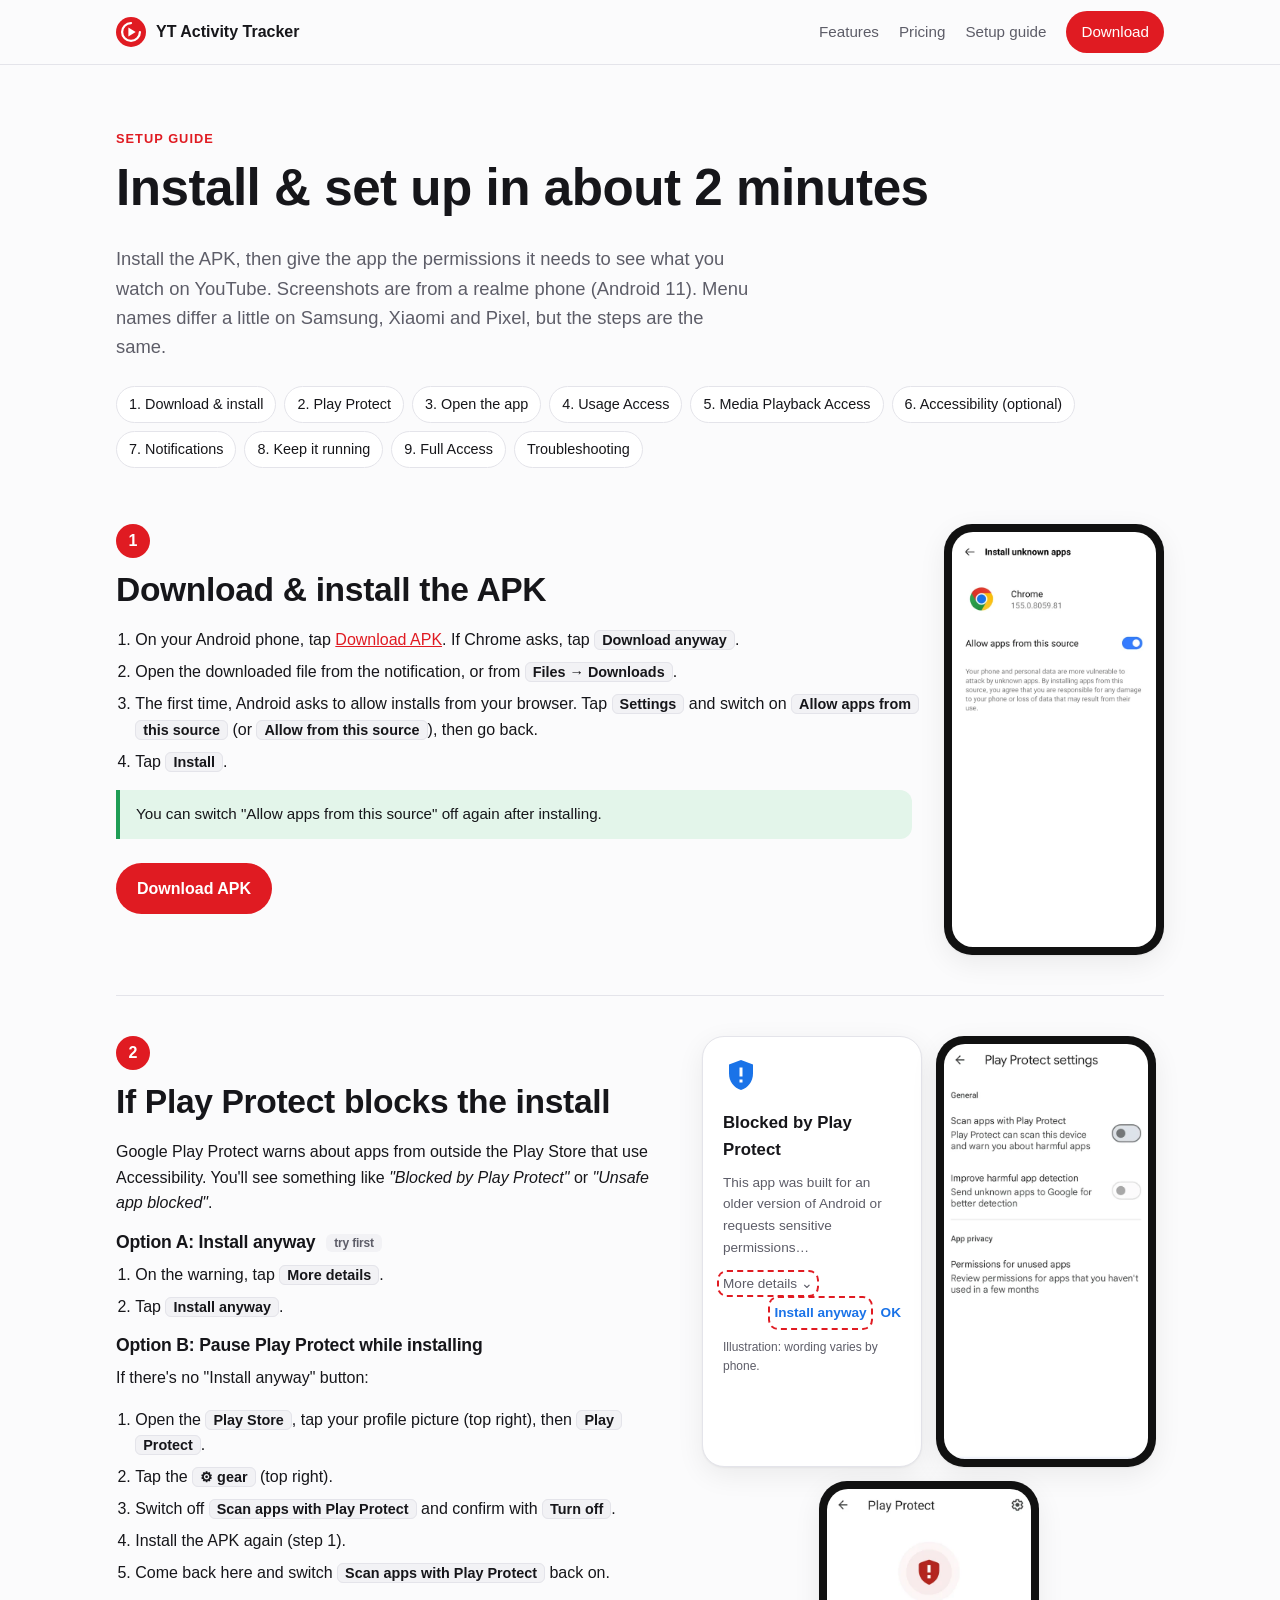
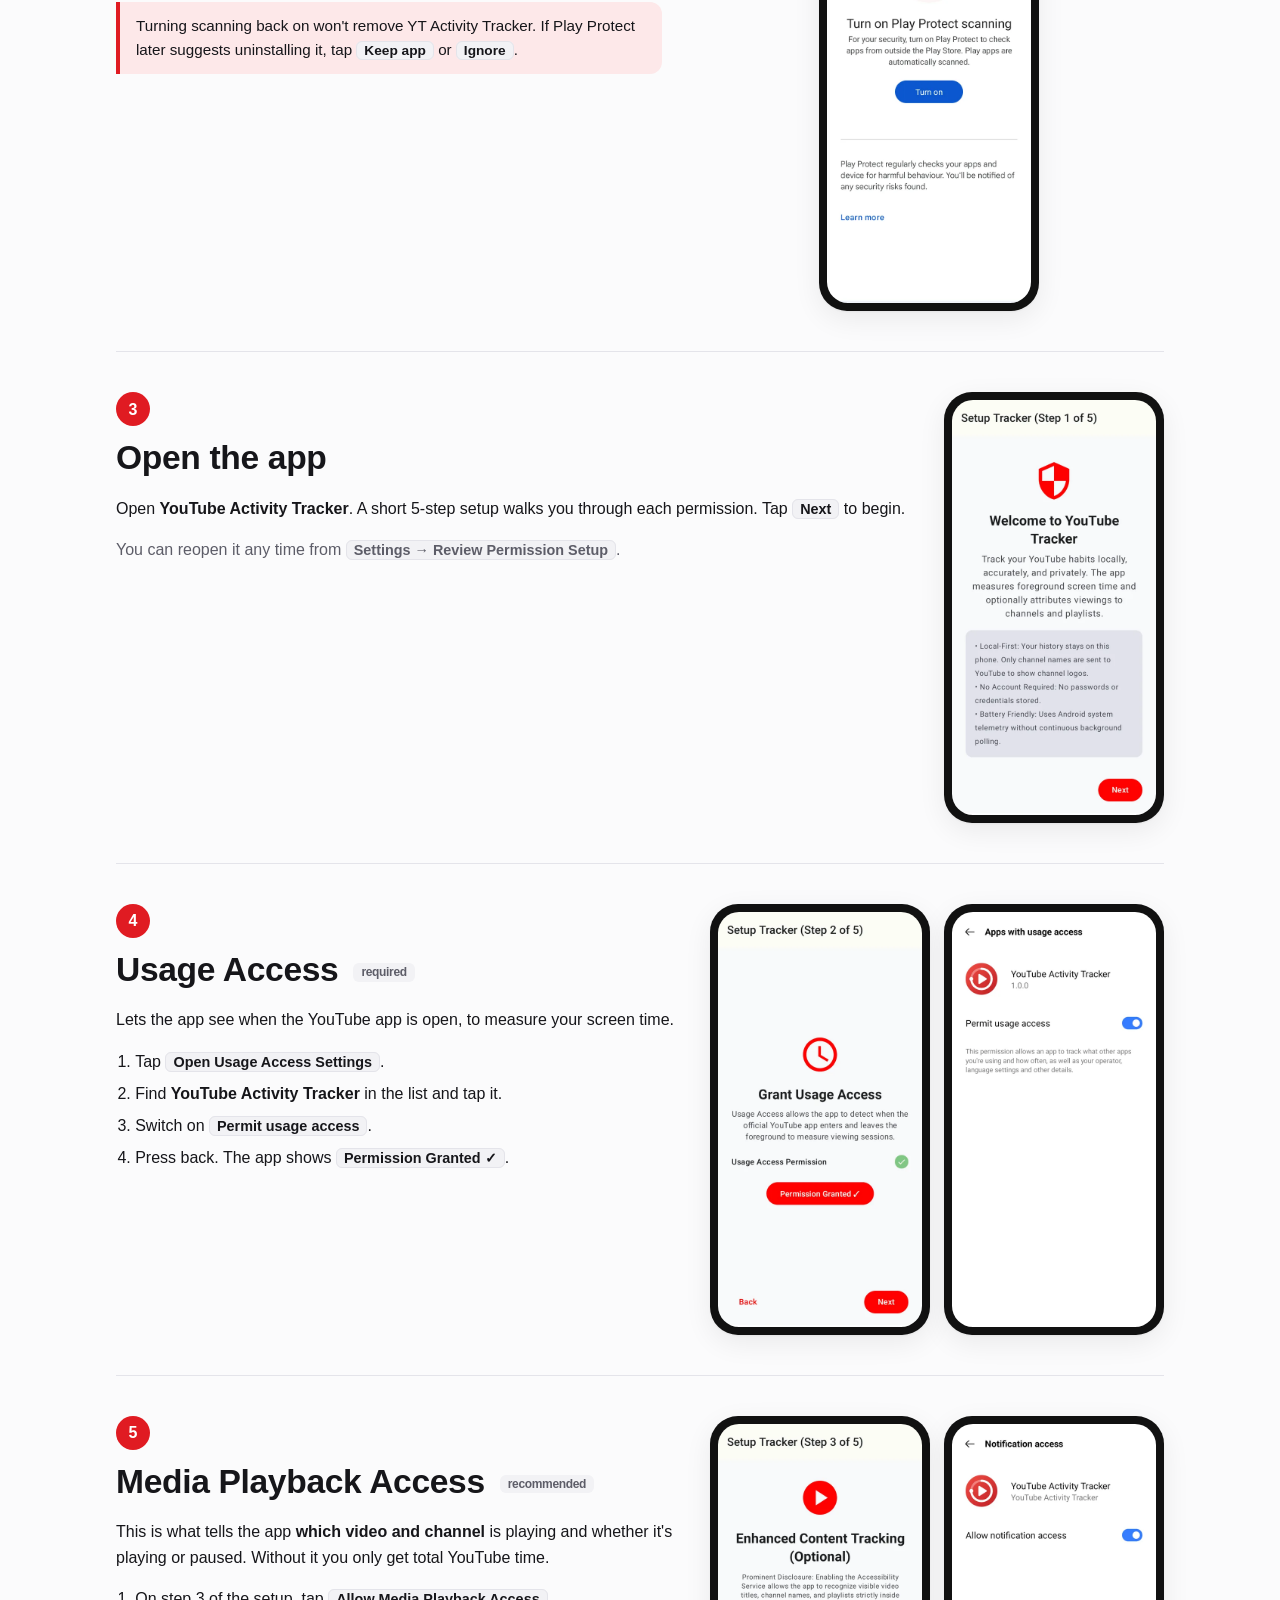
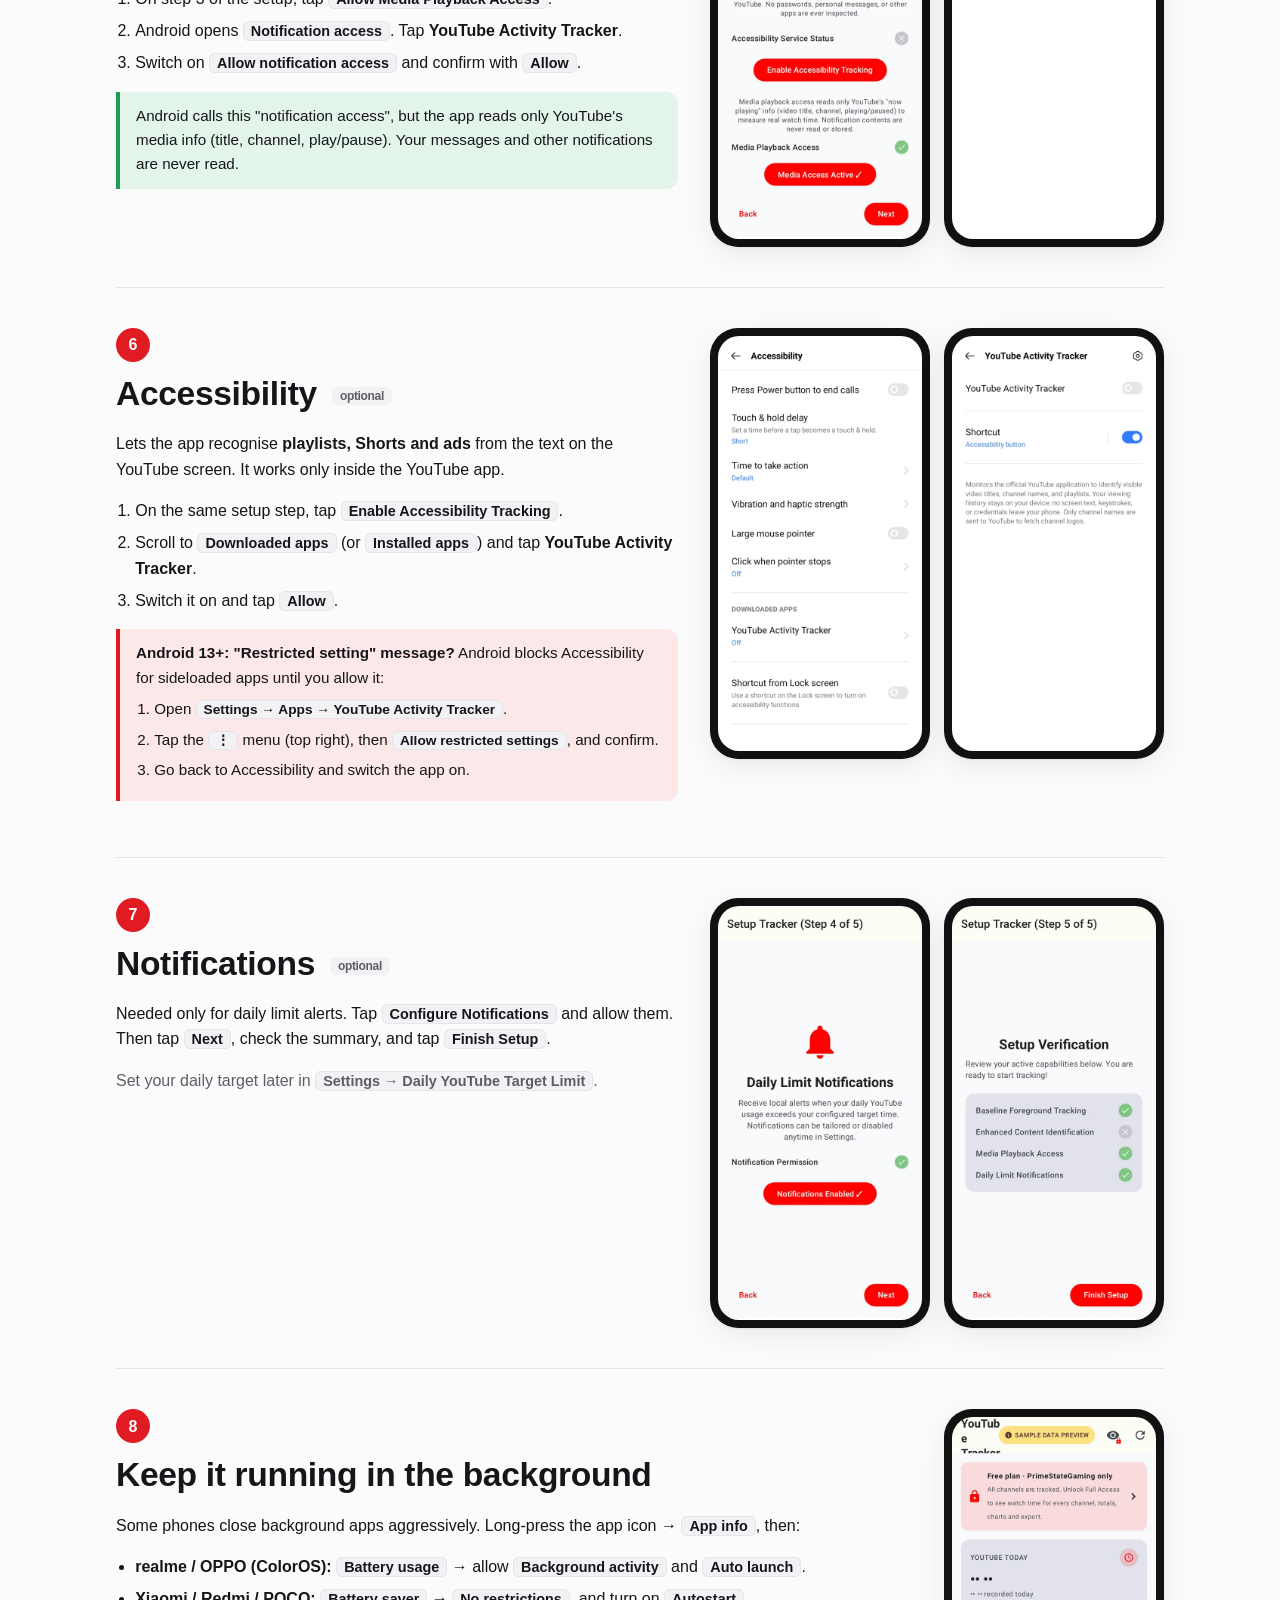
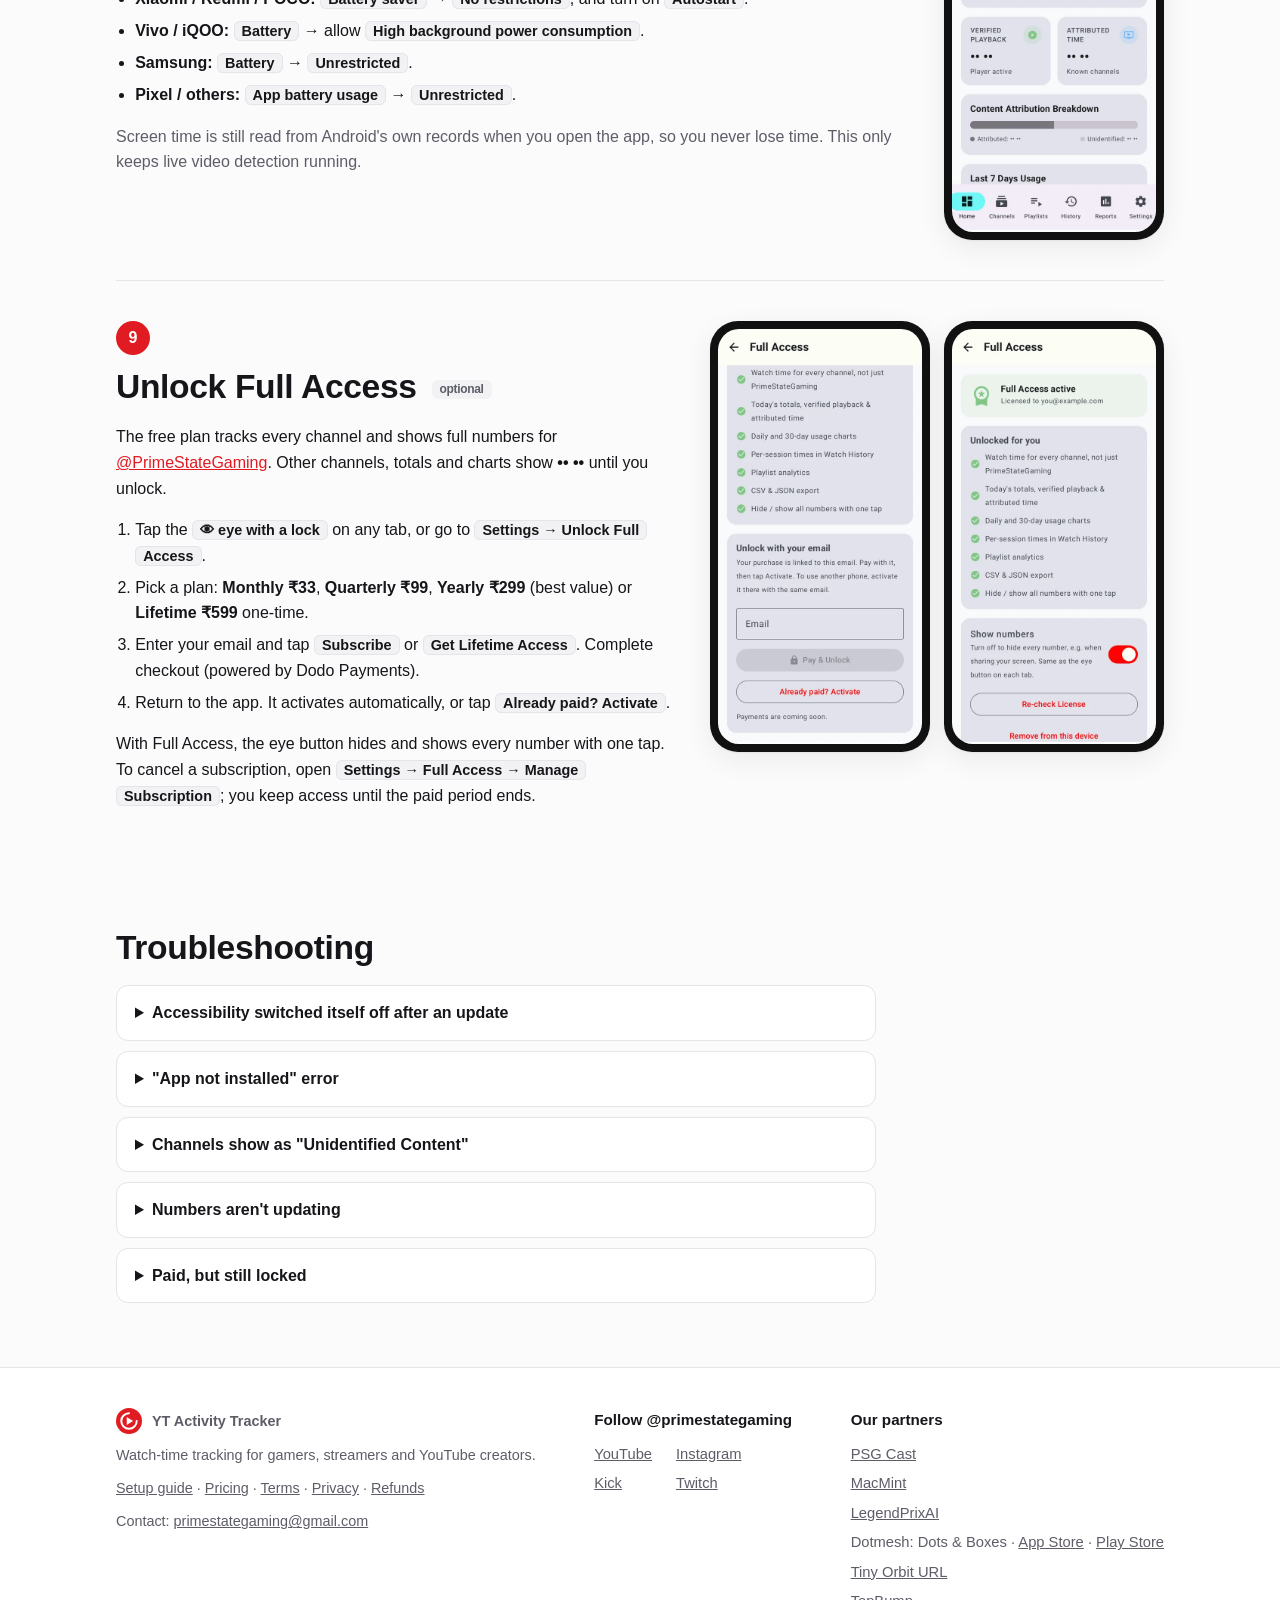
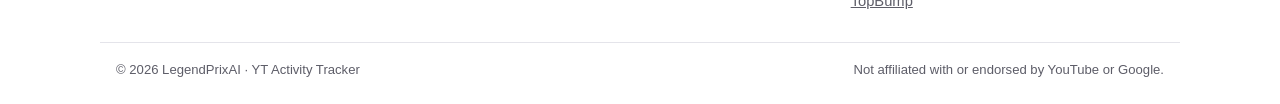
==== guide.html @ 2317a572 "Website" ====
<!doctype html>
<html lang="en">
<head>
  <meta charset="utf-8">
  <meta name="viewport" content="width=device-width, initial-scale=1">
  <title>Setup Guide · YT Activity Tracker</title>
  <meta name="description" content="Step-by-step: install the YT Activity Tracker APK, get past Play Protect, and grant Usage Access, Media Playback Access and Accessibility.">
  <link rel="icon" href="assets/icon.svg" type="image/svg+xml">
  <link rel="stylesheet" href="assets/style.css">
</head>
<body>

<header class="site-header">
  <div class="wrap">
    <a class="brand" href="index.html"><img src="assets/icon.svg" alt="" width="30" height="30">YT Activity Tracker</a>
    <nav class="nav">
      <a class="hide-sm" href="index.html#features">Features</a>
      <a class="hide-sm" href="index.html#pricing">Pricing</a>
      <a class="hide-xs" href="guide.html">Setup guide</a>
      <a class="btn btn-primary btn-sm" href="downloads/YT-Activity-Tracker.apk" download>Download</a>
    </nav>
  </div>
</header>

<main class="wrap">
  <section style="padding-bottom:16px">
    <div class="eyebrow">Setup guide</div>
    <h1>Install &amp; set up in about 2 minutes</h1>
    <p class="lead">Install the APK, then give the app the permissions it needs to see what you watch on YouTube. Screenshots are from a realme phone (Android 11). Menu names differ a little on Samsung, Xiaomi and Pixel, but the steps are the same.</p>
    <ul class="toc">
      <li><a href="#install">1. Download &amp; install</a></li>
      <li><a href="#play-protect">2. Play Protect</a></li>
      <li><a href="#welcome">3. Open the app</a></li>
      <li><a href="#usage">4. Usage Access</a></li>
      <li><a href="#media">5. Media Playback Access</a></li>
      <li><a href="#accessibility">6. Accessibility (optional)</a></li>
      <li><a href="#notifications">7. Notifications</a></li>
      <li><a href="#battery">8. Keep it running</a></li>
      <li><a href="#full-access">9. Full Access</a></li>
      <li><a href="#trouble">Troubleshooting</a></li>
    </ul>
  </section>

  <article class="step" id="install">
    <div>
      <div class="step-num">1</div>
      <h2>Download &amp; install the APK</h2>
      <ol>
        <li>On your Android phone, tap <a href="downloads/YT-Activity-Tracker.apk" download>Download APK</a>. If Chrome asks, tap <span class="ui">Download anyway</span>.</li>
        <li>Open the downloaded file from the notification, or from <span class="ui">Files → Downloads</span>.</li>
        <li>The first time, Android asks to allow installs from your browser. Tap <span class="ui">Settings</span> and switch on <span class="ui">Allow apps from this source</span> (or <span class="ui">Allow from this source</span>), then go back.</li>
        <li>Tap <span class="ui">Install</span>.</li>
      </ol>
      <div class="note ok">You can switch "Allow apps from this source" off again after installing.</div>
      <div class="actions"><a class="btn btn-primary" href="downloads/YT-Activity-Tracker.apk" download>Download APK</a></div>
    </div>
    <div class="step-shots">
      <div class="phone sm"><img src="assets/screens/sys-unknown.webp" alt="Install unknown apps: Allow apps from this source switched on for Chrome" width="540" height="1098" loading="lazy"></div>
    </div>
  </article>

  <article class="step" id="play-protect">
    <div>
      <div class="step-num">2</div>
      <h2>If Play Protect blocks the install</h2>
      <p>Google Play Protect warns about apps from outside the Play Store that use Accessibility. You'll see something like <em>"Blocked by Play Protect"</em> or <em>"Unsafe app blocked"</em>.</p>
      <h3>Option A: Install anyway <span class="tag">try first</span></h3>
      <ol>
        <li>On the warning, tap <span class="ui">More details</span>.</li>
        <li>Tap <span class="ui">Install anyway</span>.</li>
      </ol>
      <h3>Option B: Pause Play Protect while installing</h3>
      <p>If there's no "Install anyway" button:</p>
      <ol>
        <li>Open the <span class="ui">Play Store</span>, tap your profile picture (top right), then <span class="ui">Play Protect</span>.</li>
        <li>Tap the <span class="ui">⚙ gear</span> (top right).</li>
        <li>Switch off <span class="ui">Scan apps with Play Protect</span> and confirm with <span class="ui">Turn off</span>.</li>
        <li>Install the APK again (step 1).</li>
        <li>Come back here and switch <span class="ui">Scan apps with Play Protect</span> back on.</li>
      </ol>
      <div class="note">Turning scanning back on won't remove YT Activity Tracker. If Play Protect later suggests uninstalling it, tap <span class="ui">Keep app</span> or <span class="ui">Ignore</span>.</div>
    </div>
    <div class="step-shots">
      <div class="mock-dialog" role="img" aria-label="Illustration of the Play Protect warning with More details and Install anyway">
        <svg class="shield" viewBox="0 0 24 24" fill="currentColor"><path d="M12 2l8 3v6c0 5.3-3.4 9.6-8 11-4.6-1.4-8-5.7-8-11V5z"/><path d="M11 7h2v6h-2zM11 15h2v2h-2z" fill="#fff"/></svg>
        <h4>Blocked by Play Protect</h4>
        <p>This app was built for an older version of Android or requests sensitive permissions…</p>
        <p style="margin-bottom:8px"><span class="hl">More details ⌄</span></p>
        <div class="row"><span class="hl">Install anyway</span><span>OK</span></div>
        <p style="margin:14px 0 0;font-size:.75rem">Illustration: wording varies by phone.</p>
      </div>
      <div class="phone sm"><img src="assets/screens/sys-protect-settings.webp" alt="Play Protect settings with Scan apps with Play Protect switch" width="540" height="1098" loading="lazy"></div>
      <div class="phone sm"><img src="assets/screens/sys-protect.webp" alt="Play Protect page with the Turn on button to switch scanning back on" width="540" height="1098" loading="lazy"></div>
    </div>
  </article>

  <article class="step" id="welcome">
    <div>
      <div class="step-num">3</div>
      <h2>Open the app</h2>
      <p>Open <strong>YouTube Activity Tracker</strong>. A short 5-step setup walks you through each permission. Tap <span class="ui">Next</span> to begin.</p>
      <p class="muted">You can reopen it any time from <span class="ui">Settings → Review Permission Setup</span>.</p>
    </div>
    <div class="step-shots">
      <div class="phone sm"><img src="assets/screens/onb1.webp" alt="Welcome to YouTube Tracker setup screen" width="540" height="1098" loading="lazy"></div>
    </div>
  </article>

  <article class="step" id="usage">
    <div>
      <div class="step-num">4</div>
      <h2>Usage Access <span class="tag">required</span></h2>
      <p>Lets the app see when the YouTube app is open, to measure your screen time.</p>
      <ol>
        <li>Tap <span class="ui">Open Usage Access Settings</span>.</li>
        <li>Find <strong>YouTube Activity Tracker</strong> in the list and tap it.</li>
        <li>Switch on <span class="ui">Permit usage access</span>.</li>
        <li>Press back. The app shows <span class="ui">Permission Granted ✓</span>.</li>
      </ol>
    </div>
    <div class="step-shots">
      <div class="phone sm"><img src="assets/screens/onb2.webp" alt="Grant Usage Access step in the app" width="540" height="1098" loading="lazy"></div>
      <div class="phone sm"><img src="assets/screens/sys-usage.webp" alt="Android Usage access page with Permit usage access switched on" width="540" height="1098" loading="lazy"></div>
    </div>
  </article>

  <article class="step" id="media">
    <div>
      <div class="step-num">5</div>
      <h2>Media Playback Access <span class="tag">recommended</span></h2>
      <p>This is what tells the app <strong>which video and channel</strong> is playing and whether it's playing or paused. Without it you only get total YouTube time.</p>
      <ol>
        <li>On step 3 of the setup, tap <span class="ui">Allow Media Playback Access</span>.</li>
        <li>Android opens <span class="ui">Notification access</span>. Tap <strong>YouTube Activity Tracker</strong>.</li>
        <li>Switch on <span class="ui">Allow notification access</span> and confirm with <span class="ui">Allow</span>.</li>
      </ol>
      <div class="note ok">Android calls this "notification access", but the app reads only YouTube's media info (title, channel, play/pause). Your messages and other notifications are never read.</div>
    </div>
    <div class="step-shots">
      <div class="phone sm"><img src="assets/screens/onb3.webp" alt="Enhanced Content Tracking step with Media Playback Access" width="540" height="1098" loading="lazy"></div>
      <div class="phone sm"><img src="assets/screens/sys-notif-app.webp" alt="Notification access page with Allow notification access switched on" width="540" height="1098" loading="lazy"></div>
    </div>
  </article>

  <article class="step" id="accessibility">
    <div>
      <div class="step-num">6</div>
      <h2>Accessibility <span class="tag">optional</span></h2>
      <p>Lets the app recognise <strong>playlists, Shorts and ads</strong> from the text on the YouTube screen. It works only inside the YouTube app.</p>
      <ol>
        <li>On the same setup step, tap <span class="ui">Enable Accessibility Tracking</span>.</li>
        <li>Scroll to <span class="ui">Downloaded apps</span> (or <span class="ui">Installed apps</span>) and tap <strong>YouTube Activity Tracker</strong>.</li>
        <li>Switch it on and tap <span class="ui">Allow</span>.</li>
      </ol>
      <div class="note"><strong>Android 13+: "Restricted setting" message?</strong> Android blocks Accessibility for sideloaded apps until you allow it:
        <ol style="margin:.5em 0 0">
          <li>Open <span class="ui">Settings → Apps → YouTube Activity Tracker</span>.</li>
          <li>Tap the <span class="ui">⋮</span> menu (top right), then <span class="ui">Allow restricted settings</span>, and confirm.</li>
          <li>Go back to Accessibility and switch the app on.</li>
        </ol>
      </div>
    </div>
    <div class="step-shots">
      <div class="phone sm"><img src="assets/screens/sys-a11y.webp" alt="Accessibility settings with YouTube Activity Tracker under Downloaded apps" width="540" height="1098" loading="lazy"></div>
      <div class="phone sm"><img src="assets/screens/sys-a11y-app.webp" alt="YouTube Activity Tracker accessibility switch" width="540" height="1098" loading="lazy"></div>
    </div>
  </article>

  <article class="step" id="notifications">
    <div>
      <div class="step-num">7</div>
      <h2>Notifications <span class="tag">optional</span></h2>
      <p>Needed only for daily limit alerts. Tap <span class="ui">Configure Notifications</span> and allow them. Then tap <span class="ui">Next</span>, check the summary, and tap <span class="ui">Finish Setup</span>.</p>
      <p class="muted">Set your daily target later in <span class="ui">Settings → Daily YouTube Target Limit</span>.</p>
    </div>
    <div class="step-shots">
      <div class="phone sm"><img src="assets/screens/onb4.webp" alt="Daily Limit Notifications step" width="540" height="1098" loading="lazy"></div>
      <div class="phone sm"><img src="assets/screens/onb5.webp" alt="Setup Verification summary" width="540" height="1098" loading="lazy"></div>
    </div>
  </article>

  <article class="step" id="battery">
    <div>
      <div class="step-num">8</div>
      <h2>Keep it running in the background</h2>
      <p>Some phones close background apps aggressively. Long-press the app icon → <span class="ui">App info</span>, then:</p>
      <ul>
        <li><strong>realme / OPPO (ColorOS):</strong> <span class="ui">Battery usage</span> → allow <span class="ui">Background activity</span> and <span class="ui">Auto launch</span>.</li>
        <li><strong>Xiaomi / Redmi / POCO:</strong> <span class="ui">Battery saver</span> → <span class="ui">No restrictions</span>, and turn on <span class="ui">Autostart</span>.</li>
        <li><strong>Vivo / iQOO:</strong> <span class="ui">Battery</span> → allow <span class="ui">High background power consumption</span>.</li>
        <li><strong>Samsung:</strong> <span class="ui">Battery</span> → <span class="ui">Unrestricted</span>.</li>
        <li><strong>Pixel / others:</strong> <span class="ui">App battery usage</span> → <span class="ui">Unrestricted</span>.</li>
      </ul>
      <p class="muted">Screen time is still read from Android's own records when you open the app, so you never lose time. This only keeps live video detection running.</p>
    </div>
    <div class="step-shots">
      <div class="phone sm"><img src="assets/screens/dash-free.webp" alt="Dashboard on the free plan" width="540" height="1098" loading="lazy"></div>
    </div>
  </article>

  <article class="step" id="full-access">
    <div>
      <div class="step-num">9</div>
      <h2>Unlock Full Access <span class="tag">optional</span></h2>
      <p>The free plan tracks every channel and shows full numbers for <a href="https://www.youtube.com/@primestategaming" target="_blank" rel="noopener">@PrimeStateGaming</a>. Other channels, totals and charts show <strong>•• ••</strong> until you unlock.</p>
      <ol>
        <li>Tap the <span class="ui">👁 eye with a lock</span> on any tab, or go to <span class="ui">Settings → Unlock Full Access</span>.</li>
        <li>Pick a plan: <strong>Monthly ₹33</strong>, <strong>Quarterly ₹99</strong>, <strong>Yearly ₹299</strong> (best value) or <strong>Lifetime ₹599</strong> one-time.</li>
        <li>Enter your email and tap <span class="ui">Subscribe</span> or <span class="ui">Get Lifetime Access</span>. Complete checkout (powered by Dodo Payments).</li>
        <li>Return to the app. It activates automatically, or tap <span class="ui">Already paid? Activate</span>.</li>
      </ol>
      <p>With Full Access, the eye button hides and shows every number with one tap. To cancel a subscription, open <span class="ui">Settings → Full Access → Manage Subscription</span>; you keep access until the paid period ends.</p>
    </div>
    <div class="step-shots">
      <div class="phone sm"><img src="assets/screens/premium-free2.webp" alt="Unlock with your email: Pay and Unlock, Already paid? Activate" width="540" height="1098" loading="lazy"></div>
      <div class="phone sm"><img src="assets/screens/premium-full.webp" alt="Full Access active screen" width="540" height="1098" loading="lazy"></div>
    </div>
  </article>

  <section id="trouble" style="max-width:760px">
    <h2>Troubleshooting</h2>
    <details>
      <summary>Accessibility switched itself off after an update</summary>
      <p>Some phones (especially realme / OPPO) turn an app's Accessibility service off when the app is updated. Open <span class="ui">Settings → Accessibility → YouTube Activity Tracker</span> and switch it on again.</p>
    </details>
    <details>
      <summary>"App not installed" error</summary>
      <p>An older copy signed differently is already installed. Uninstall it first, then install the new APK. This deletes the old history.</p>
    </details>
    <details>
      <summary>Channels show as "Unidentified Content"</summary>
      <p>Media Playback Access is off. Turn it on (step 5). Videos watched before that can be fixed from <span class="ui">History → ⋮ → Edit Attribution</span>.</p>
    </details>
    <details>
      <summary>Numbers aren't updating</summary>
      <p>Tap the refresh button on the dashboard. Check that Usage Access is still allowed (step 4) and that background activity is allowed (step 8).</p>
    </details>
    <details>
      <summary>Paid, but still locked</summary>
      <p>Use the exact email you paid with, wait a minute, then tap <span class="ui">Already paid? Activate</span>. If it says the device limit is reached, remove Full Access from an old phone in <span class="ui">Settings → Full Access → Remove from this device</span>.</p>
    </details>
  </section>
</main>

<footer class="site-footer">
  <div class="wrap footer-grid">
    <div>
      <a class="brand" href="index.html"><img src="assets/icon.svg" alt="" width="26" height="26">YT Activity Tracker</a>
      <p class="muted">Watch-time tracking for gamers, streamers and YouTube creators.</p>
      <p class="muted"><a href="guide.html">Setup guide</a> · <a href="index.html#pricing">Pricing</a> · <a href="terms.html">Terms</a> · <a href="privacy.html">Privacy</a> · <a href="refund.html">Refunds</a></p>
      <p class="muted">Contact: <a href="mailto:primestategaming@gmail.com" data-contact-email>primestategaming@gmail.com</a></p>
    </div>
    <div>
      <h4>Follow @primestategaming</h4>
      <ul class="social">
        <li><a href="https://www.youtube.com/@primestategaming" target="_blank" rel="noopener">YouTube</a></li>
        <li><a href="https://www.instagram.com/primestategaming" target="_blank" rel="noopener">Instagram</a></li>
        <li><a href="https://kick.com/primestategaming" target="_blank" rel="noopener">Kick</a></li>
        <li><a href="https://www.twitch.tv/primestategaming" target="_blank" rel="noopener">Twitch</a></li>
      </ul>
    </div>
    <div>
      <h4><a href="index.html#partners">Our partners</a></h4>
      <ul class="partners">
        <li><a href="https://psgcast.online" target="_blank" rel="noopener">PSG Cast</a></li>
        <li><a href="https://getmacmint.store" target="_blank" rel="noopener">MacMint</a></li>
        <li><a href="https://legendprixai.lol" target="_blank" rel="noopener">LegendPrixAI</a></li>
        <li>Dotmesh: Dots &amp; Boxes · <a href="https://apps.apple.com/in/app/dotmesh-dots-boxes-game/id6761758144" target="_blank" rel="noopener">App Store</a> · <a href="https://play.google.com/store/apps/details?id=com.legendprixai.dotmesh&amp;hl=en_IN" target="_blank" rel="noopener">Play Store</a></li>
        <li><a href="https://tiny-orbit-url.vercel.app/" target="_blank" rel="noopener">Tiny Orbit URL</a></li>
        <li><a href="https://topbump.lol" target="_blank" rel="noopener">TopBump</a></li>
      </ul>
    </div>
  </div>
  <div class="wrap footer-base">
    <span>© 2026 LegendPrixAI · YT Activity Tracker</span>
    <span>Not affiliated with or endorsed by YouTube or Google.</span>
  </div>
</footer>

<script src="assets/config.js"></script>
<script src="assets/contact.js"></script>
</body>
</html>
---- assets/style.css ----
:root {
  --bg: #fbfbfc;
  --surface: #ffffff;
  --surface-2: #f2f2f5;
  --text: #16161a;
  --muted: #5d5d68;
  --border: #e4e4ea;
  --accent: #e01b22;
  --accent-ink: #ffffff;
  --accent-soft: #fde8e9;
  --ok: #1f9d55;
  --ok-soft: #e3f5ea;
  --shadow: 0 1px 2px rgba(0, 0, 0, .05), 0 8px 28px rgba(0, 0, 0, .07);
  --radius: 16px;
  --max: 1080px;
  color-scheme: light;
}

@media (prefers-color-scheme: dark) {
  :root:not([data-theme="light"]) {
    --bg: #0e0e11;
    --surface: #17171c;
    --surface-2: #1f1f26;
    --text: #f1f1f4;
    --muted: #a3a3b0;
    --border: #2b2b34;
    --accent: #ff3b42;
    --accent-ink: #ffffff;
    --accent-soft: #3a1416;
    --ok: #4ccf86;
    --ok-soft: #12301f;
    --shadow: 0 1px 2px rgba(0, 0, 0, .4), 0 8px 28px rgba(0, 0, 0, .35);
    color-scheme: dark;
  }
}

:root[data-theme="dark"] {
  --bg: #0e0e11;
  --surface: #17171c;
  --surface-2: #1f1f26;
  --text: #f1f1f4;
  --muted: #a3a3b0;
  --border: #2b2b34;
  --accent: #ff3b42;
  --accent-ink: #ffffff;
  --accent-soft: #3a1416;
  --ok: #4ccf86;
  --ok-soft: #12301f;
  --shadow: 0 1px 2px rgba(0, 0, 0, .4), 0 8px 28px rgba(0, 0, 0, .35);
  color-scheme: dark;
}

* { box-sizing: border-box; }

html { scroll-behavior: smooth; }

body {
  margin: 0;
  background: var(--bg);
  color: var(--text);
  font: 16px/1.6 -apple-system, BlinkMacSystemFont, "Segoe UI", Roboto, "Helvetica Neue", Arial, sans-serif;
  -webkit-font-smoothing: antialiased;
}

img { max-width: 100%; display: block; }
a { color: var(--accent); }
h1, h2, h3 { line-height: 1.2; margin: 0 0 .5em; letter-spacing: -.01em; }
h1 { font-size: clamp(2rem, 5vw, 3.2rem); }
h2 { font-size: clamp(1.5rem, 3.4vw, 2.1rem); }
h3 { font-size: 1.1rem; }
p { margin: 0 0 1em; }

.wrap { max-width: var(--max); margin: 0 auto; padding: 0 16px; }
section { padding: 64px 0; }
.muted { color: var(--muted); }
.center { text-align: center; }
.eyebrow { color: var(--accent); font-weight: 700; font-size: .8rem; letter-spacing: .08em; text-transform: uppercase; margin-bottom: .6em; }
.lead { font-size: 1.15rem; color: var(--muted); max-width: 640px; }
.center .lead { margin-left: auto; margin-right: auto; }

/* Header */
.site-header {
  position: sticky; top: 0; z-index: 10;
  background: color-mix(in srgb, var(--bg) 88%, transparent);
  backdrop-filter: blur(10px);
  border-bottom: 1px solid var(--border);
}
.site-header .wrap { display: flex; align-items: center; gap: 16px; height: 64px; }
.brand { display: flex; align-items: center; gap: 10px; font-weight: 800; color: var(--text); text-decoration: none; }
.brand svg { width: 30px; height: 30px; flex: none; }
.nav { display: flex; gap: 20px; margin-left: auto; align-items: center; }
.nav a { color: var(--muted); text-decoration: none; font-weight: 500; font-size: .95rem; }
.nav a:hover { color: var(--text); }
.nav a.btn-primary, .nav a.btn-primary:hover { color: var(--accent-ink); }
@media (max-width: 720px) { .nav .hide-sm { display: none; } }
@media (max-width: 480px) {
  .nav .hide-xs { display: none; }
  .brand { font-size: .95rem; }
}

/* Buttons */
.btn {
  display: inline-flex; align-items: center; gap: 8px;
  padding: 12px 20px; border-radius: 999px;
  font-weight: 700; text-decoration: none; border: 1px solid transparent;
  cursor: pointer; font-size: 1rem; white-space: nowrap;
}
.btn svg { width: 18px; height: 18px; }
.btn-primary { background: var(--accent); color: var(--accent-ink); }
.btn-primary:hover { filter: brightness(1.07); }
.btn-ghost { background: var(--surface); color: var(--text); border-color: var(--border); }
.btn-ghost:hover { border-color: var(--muted); }
.btn-sm { padding: 8px 14px; font-size: .9rem; }
.actions { display: flex; flex-wrap: wrap; gap: 12px; margin: 24px 0 12px; }
.center .actions { justify-content: center; }

/* Hero */
.hero { padding: 56px 0 24px; }
.hero .wrap { display: grid; grid-template-columns: 1.05fr .95fr; gap: 40px; align-items: center; }
.hero-shots { display: flex; gap: 16px; justify-content: center; }
.hero-shots .phone { flex: 1 1 0; min-width: 0; }
.hero-shots .phone:nth-child(2) { margin-top: 48px; }
@media (max-width: 860px) {
  .hero .wrap { grid-template-columns: 1fr; }
  .hero-shots .phone:nth-child(2) { margin-top: 24px; }
}
.meta { font-size: .9rem; color: var(--muted); }

/* Phone frame */
.phone {
  width: 100%; max-width: 250px;
  border-radius: 28px; padding: 8px;
  background: #111; box-shadow: var(--shadow);
}
.phone img { border-radius: 21px; width: 100%; height: auto; }
.phone.sm { max-width: 220px; }

/* Cards & grids */
.grid { display: grid; gap: 16px; }
.grid-3 { grid-template-columns: repeat(3, 1fr); }
.grid-2 { grid-template-columns: repeat(2, 1fr); }
@media (max-width: 860px) { .grid-3 { grid-template-columns: repeat(2, 1fr); } }
@media (max-width: 560px) { .grid-3, .grid-2 { grid-template-columns: 1fr; } }

.card {
  background: var(--surface); border: 1px solid var(--border);
  border-radius: var(--radius); padding: 22px;
}
.card h3 { margin-bottom: .35em; }
.card p { color: var(--muted); margin: 0; font-size: .95rem; }
.icon {
  width: 40px; height: 40px; border-radius: 12px;
  display: grid; place-items: center;
  background: var(--accent-soft); color: var(--accent); margin-bottom: 14px;
}
.icon svg { width: 22px; height: 22px; }

/* Plans */
.plans { display: grid; grid-template-columns: 1fr 1fr; gap: 20px; margin-top: 32px; }
@media (max-width: 760px) { .plans { grid-template-columns: 1fr; } }
.plan { background: var(--surface); border: 1px solid var(--border); border-radius: var(--radius); padding: 24px; display: flex; flex-direction: column; gap: 16px; }
.plan.featured { border: 2px solid var(--accent); }
.plan-head { display: flex; align-items: baseline; justify-content: space-between; gap: 12px; }
.badge { display: inline-block; padding: 3px 10px; border-radius: 999px; font-size: .75rem; font-weight: 700; background: var(--accent-soft); color: var(--accent); }
.badge.ok { background: var(--ok-soft); color: var(--ok); }
.checks { list-style: none; padding: 0; margin: 0; display: grid; gap: 8px; }
.checks li { display: flex; gap: 10px; align-items: flex-start; font-size: .95rem; }
.checks li::before { content: ""; flex: none; width: 18px; height: 18px; margin-top: 3px; border-radius: 50%; background: var(--ok) url("data:image/svg+xml,%3Csvg xmlns='http://www.w3.org/2000/svg' viewBox='0 0 24 24' fill='none' stroke='white' stroke-width='3.5' stroke-linecap='round' stroke-linejoin='round'%3E%3Cpath d='M5 12l5 5L20 7'/%3E%3C/svg%3E") center/12px no-repeat; }
.checks li.no::before { background: var(--muted) url("data:image/svg+xml,%3Csvg xmlns='http://www.w3.org/2000/svg' viewBox='0 0 24 24' fill='none' stroke='white' stroke-width='3.5' stroke-linecap='round'%3E%3Cpath d='M7 7l10 10M17 7L7 17'/%3E%3C/svg%3E") center/11px no-repeat; opacity: .7; }
.plan-shot { display: flex; justify-content: center; margin-top: auto; }

/* Steps (guide) */
.toc { display: flex; flex-wrap: wrap; gap: 8px; margin: 24px 0 0; padding: 0; list-style: none; }
.toc a { display: inline-block; padding: 6px 12px; border-radius: 999px; background: var(--surface); border: 1px solid var(--border); color: var(--text); text-decoration: none; font-size: .9rem; }
.toc a:hover { border-color: var(--accent); }

.step { display: grid; grid-template-columns: minmax(0, 1fr) auto; gap: 32px; align-items: start; padding: 40px 0; border-top: 1px solid var(--border); scroll-margin-top: 80px; }
.step:first-of-type { border-top: 0; }
.step-num { display: inline-grid; place-items: center; width: 34px; height: 34px; border-radius: 50%; background: var(--accent); color: var(--accent-ink); font-weight: 800; margin-bottom: 12px; }
.step-shots { display: flex; gap: 14px; flex-wrap: wrap; justify-content: center; max-width: 470px; }
.step-shots > * { flex: 0 1 220px; min-width: 0; }
.step ol, .step ul { padding-left: 1.2em; margin: 0 0 1em; }
.step li { margin-bottom: .4em; }
@media (max-width: 860px) { .step { grid-template-columns: minmax(0, 1fr); } .step-shots { margin: 0 auto; } }

.note { border-left: 4px solid var(--accent); background: var(--accent-soft); padding: 12px 16px; border-radius: 0 12px 12px 0; margin: 16px 0; font-size: .95rem; }
.note.ok { border-color: var(--ok); background: var(--ok-soft); }
.tag { display: inline-block; font-size: .75rem; font-weight: 700; padding: 2px 8px; border-radius: 6px; background: var(--surface-2); color: var(--muted); vertical-align: middle; margin-left: 6px; }
kbd, .ui { font-family: inherit; font-weight: 700; background: var(--surface-2); border: 1px solid var(--border); padding: 1px 7px; border-radius: 6px; font-size: .9em; -webkit-box-decoration-break: clone; box-decoration-break: clone; }

/* Mock dialog for the Play Protect warning */
.mock-dialog { width: 100%; max-width: 250px; background: var(--surface); border: 1px solid var(--border); border-radius: 22px; padding: 20px; box-shadow: var(--shadow); font-size: .9rem; }
.mock-dialog .shield { width: 36px; height: 36px; color: #1a73e8; margin-bottom: 10px; }
.mock-dialog h4 { margin: 0 0 8px; font-size: 1.05rem; }
.mock-dialog p { color: var(--muted); margin: 0 0 14px; font-size: .85rem; }
.mock-dialog .row { display: flex; justify-content: flex-end; gap: 14px; font-weight: 700; color: #1a73e8; font-size: .85rem; }
.mock-dialog .hl { outline: 2px dashed var(--accent); outline-offset: 4px; border-radius: 4px; }

/* FAQ */
details { background: var(--surface); border: 1px solid var(--border); border-radius: 12px; padding: 14px 18px; }
details + details { margin-top: 10px; }
summary { cursor: pointer; font-weight: 700; }
details p { color: var(--muted); margin: 10px 0 0; }

/* Download band */
.band { background: var(--surface); border-top: 1px solid var(--border); border-bottom: 1px solid var(--border); }

footer { padding: 32px 0 48px; color: var(--muted); font-size: .9rem; }
footer .wrap { display: flex; flex-wrap: wrap; gap: 12px 24px; justify-content: space-between; }
footer a { color: var(--muted); }

/* Pricing */
.email-row { max-width: 420px; margin: 28px auto 0; display: grid; gap: 6px; }
.email-row label { font-weight: 700; font-size: .9rem; }
input[type="email"] {
  width: 100%; padding: 12px 14px; font: inherit; color: var(--text);
  background: var(--surface); border: 1px solid var(--border); border-radius: 12px;
}
input[type="email"]:focus { outline: 2px solid var(--accent); outline-offset: 1px; border-color: transparent; }
.form-msg { min-height: 1.4em; margin: 0; font-size: .9rem; color: var(--muted); }
.form-msg.error { color: var(--accent); }

.pricing { display: grid; grid-template-columns: repeat(4, 1fr); gap: 16px; margin-top: 24px; }
.pricing[data-count="3"] { grid-template-columns: repeat(3, 1fr); max-width: 860px; margin-left: auto; margin-right: auto; }
.price-card[hidden] { display: none; }
@media (max-width: 980px) { .pricing, .pricing[data-count="3"] { grid-template-columns: repeat(2, 1fr); } }
@media (max-width: 520px) { .pricing, .pricing[data-count="3"] { grid-template-columns: 1fr; } }
.price-card {
  position: relative; display: flex; flex-direction: column; gap: 6px;
  background: var(--surface); border: 1px solid var(--border); border-radius: var(--radius); padding: 24px 20px 20px;
}
.price-card.featured { border: 2px solid var(--accent); box-shadow: var(--shadow); }
.price-card h3 { margin: 0; }
.price-card .muted { margin: 0; font-size: .92rem; }
.price { margin: 10px 0 2px; color: var(--muted); font-weight: 600; }
.price span { font-size: 2.2rem; font-weight: 800; color: var(--text); margin-right: 4px; letter-spacing: -.02em; }
.terms { font-size: .82rem; color: var(--muted); margin: 0 0 12px; flex: 1; }
.price-card .btn { justify-content: center; width: 100%; }
.btn[disabled] { opacity: .55; cursor: not-allowed; }
.ribbon {
  position: absolute; top: -12px; left: 50%; transform: translateX(-50%);
  background: var(--accent); color: var(--accent-ink); font-size: .75rem; font-weight: 800;
  padding: 4px 12px; border-radius: 999px; white-space: nowrap;
}
.inline-form { display: flex; gap: 8px; flex-wrap: wrap; margin-top: 12px; }
.inline-form input { flex: 1 1 200px; }
form.card p { color: var(--muted); }

/* Stat strip under the hero */
.stat-strip {
  list-style: none; margin: 8px 0 0; padding: 18px;
  display: grid; grid-template-columns: repeat(4, 1fr); gap: 12px;
  background: var(--surface); border: 1px solid var(--border); border-radius: var(--radius);
}
.stat-strip li { display: flex; flex-direction: column; text-align: center; }
.stat-strip strong { font-size: 1.05rem; }
.stat-strip span { color: var(--muted); font-size: .85rem; }
@media (max-width: 720px) { .stat-strip { grid-template-columns: repeat(2, 1fr); } }

/* Creator section */
.split { display: grid; grid-template-columns: 1fr 1.05fr; gap: 40px; align-items: center; }
@media (max-width: 900px) { .split { grid-template-columns: minmax(0, 1fr); } }
.studio-shot { margin: 0; }
.studio-shot img {
  width: 100%; height: auto; border-radius: var(--radius);
  border: 1px solid var(--border); box-shadow: var(--shadow); background: #fff;
}
.studio-shot figcaption { margin-top: 10px; font-size: .82rem; color: var(--muted); }

.price em { font-style: normal; }

/* Footer */
.site-footer { border-top: 1px solid var(--border); background: var(--surface); padding: 40px 0 24px; }
.footer-grid { display: grid; grid-template-columns: 1.2fr 1fr 1.4fr; gap: 28px; }
@media (max-width: 760px) { .footer-grid { grid-template-columns: minmax(0, 1fr); } }
.site-footer h4 { margin: 0 0 10px; font-size: .95rem; color: var(--text); }
.site-footer p { margin: 10px 0 0; font-size: .9rem; }
.social, .partners { list-style: none; margin: 0; padding: 0; display: grid; gap: 6px; font-size: .92rem; }
.social { grid-template-columns: repeat(2, max-content); column-gap: 24px; }
.site-footer a { color: var(--muted); }
.site-footer a:hover { color: var(--accent); }
.footer-base {
  display: flex; flex-wrap: wrap; justify-content: space-between; gap: 8px 24px;
  margin-top: 28px; padding-top: 16px; border-top: 1px solid var(--border);
  font-size: .82rem; color: var(--muted);
}

/* Legal pages */
.legal { max-width: 760px; }
.legal h2 { font-size: 1.25rem; margin-top: 1.8em; }
.legal ul { padding-left: 1.2em; }
.legal li { margin-bottom: .5em; }

/* Partners */
.partner-grid { margin-top: 32px; }
.partner-card { display: flex; flex-direction: column; gap: 12px; }
.partner-head { display: flex; gap: 14px; align-items: center; }
.partner-head img { width: 56px; height: 56px; border-radius: 14px; flex: none; object-fit: contain; }
.partner-card h3 { margin: 0; }
.partner-tag { margin: 2px 0 0 !important; font-size: .85rem !important; color: var(--accent) !important; font-weight: 600; }
.partner-links { display: flex; flex-wrap: wrap; gap: 8px; margin-top: auto; }
.site-footer h4 a { color: var(--text); text-decoration: none; }
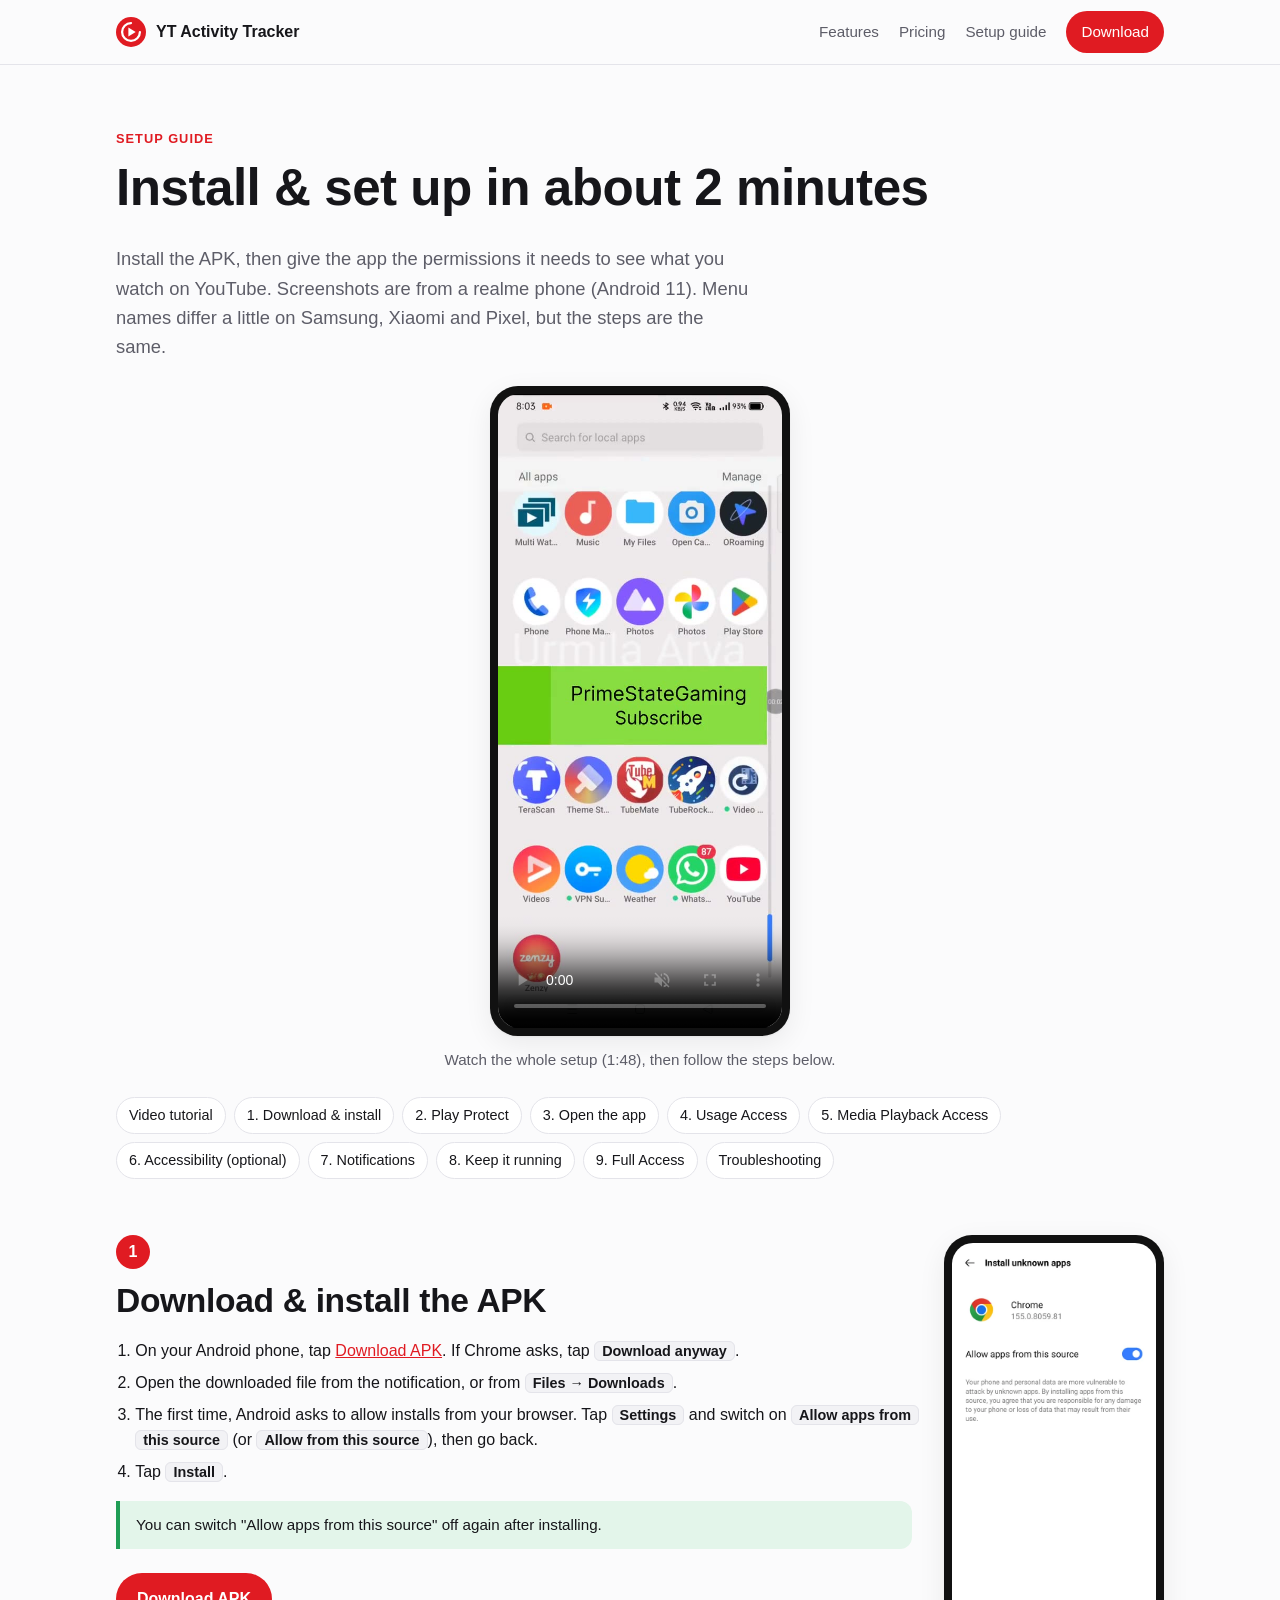
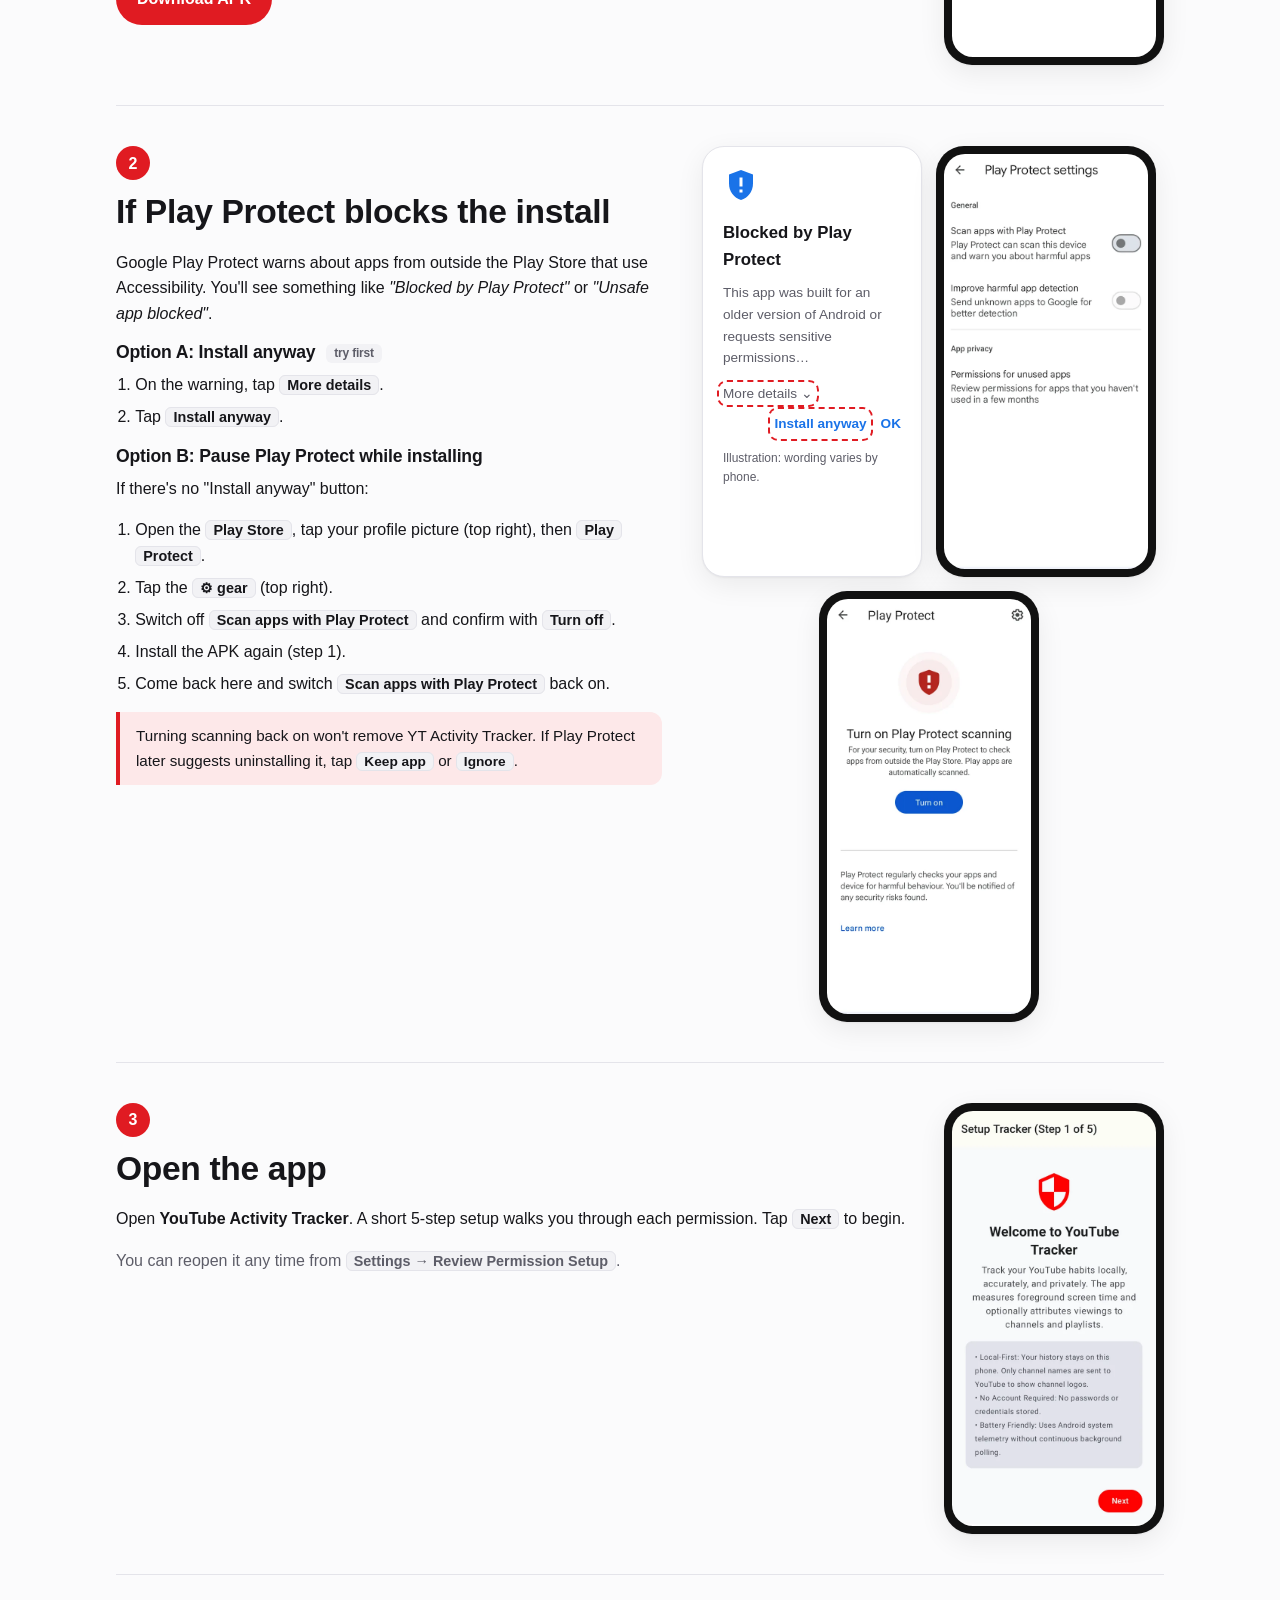
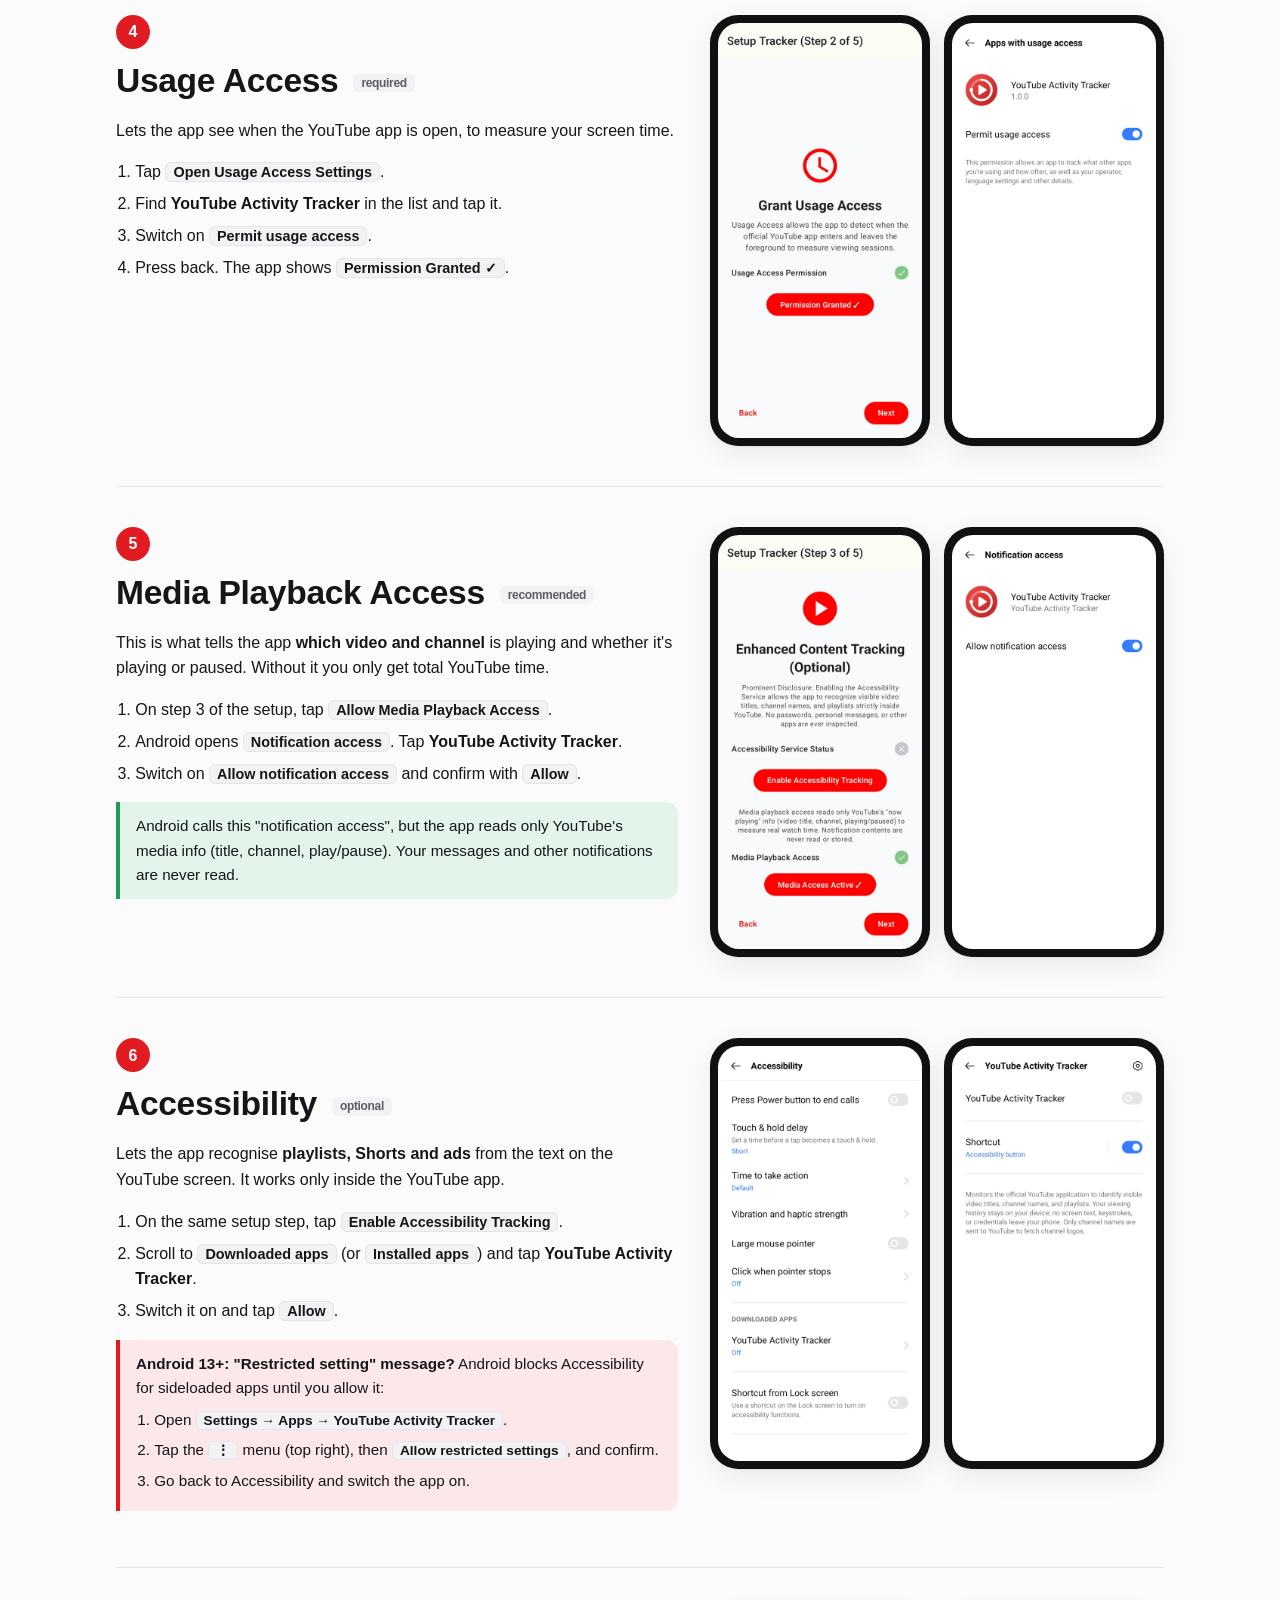
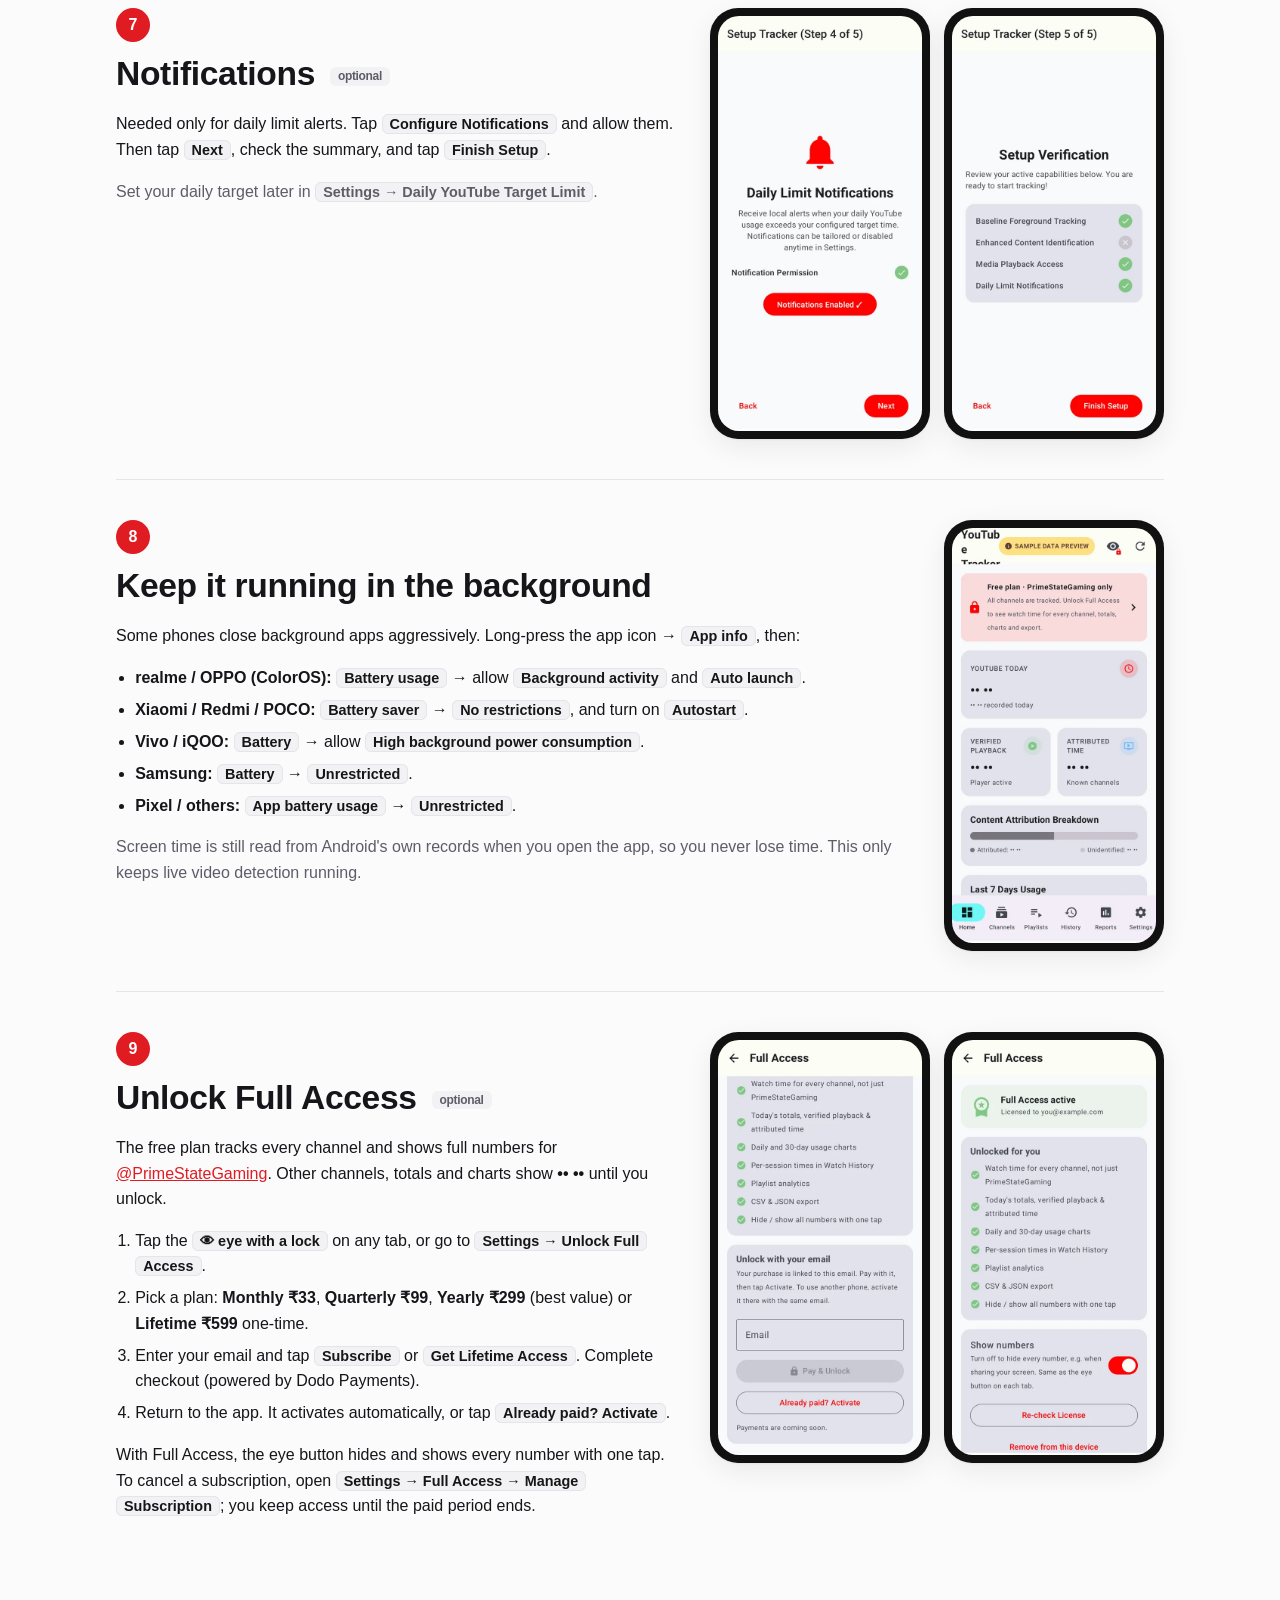
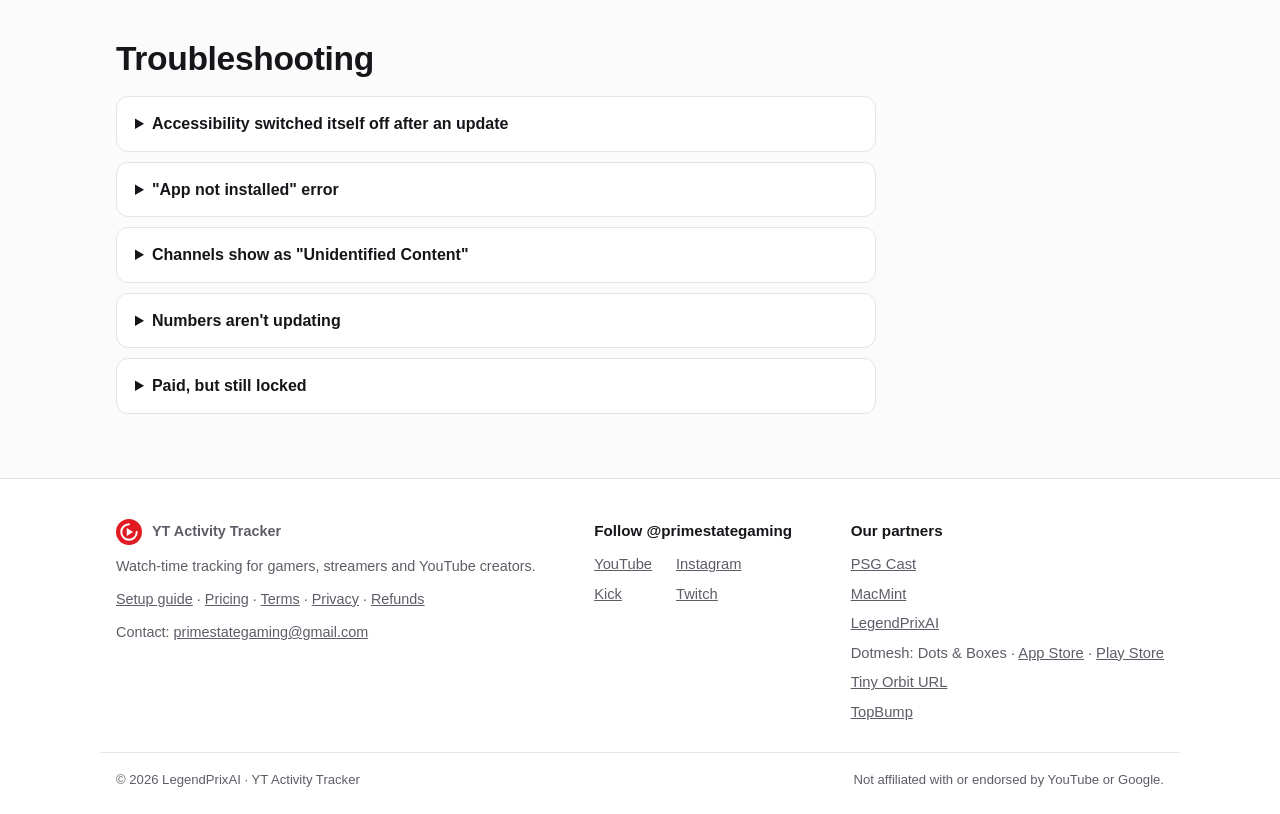
==== commit 92cf0add: "Latest push ." ====
--- a/guide.html
+++ b/guide.html
@@ -5,6 +5,19 @@
   <meta name="viewport" content="width=device-width, initial-scale=1">
   <title>Setup Guide · YT Activity Tracker</title>
   <meta name="description" content="Step-by-step: install the YT Activity Tracker APK, get past Play Protect, and grant Usage Access, Media Playback Access and Accessibility.">
+  <meta property="og:type" content="website">
+  <meta property="og:site_name" content="YT Activity Tracker">
+  <meta property="og:url" content="https://legendprixai.lol/yt-activity-tracker/guide.html">
+  <meta property="og:title" content="Setup Guide · YT Activity Tracker">
+  <meta property="og:description" content="Step-by-step: install the YT Activity Tracker APK, get past Play Protect, and grant Usage Access, Media Playback Access and Accessibility.">
+  <meta property="og:image" content="https://legendprixai.lol/yt-activity-tracker/assets/og-image.png">
+  <meta property="og:image:width" content="1200">
+  <meta property="og:image:height" content="630">
+  <meta property="og:image:alt" content="YT Activity Tracker: track every minute of your YouTube grind, shown with the app's dashboard and channel screens">
+  <meta name="twitter:card" content="summary_large_image">
+  <meta name="twitter:title" content="Setup Guide · YT Activity Tracker">
+  <meta name="twitter:description" content="Step-by-step: install the YT Activity Tracker APK, get past Play Protect, and grant Usage Access, Media Playback Access and Accessibility.">
+  <meta name="twitter:image" content="https://legendprixai.lol/yt-activity-tracker/assets/og-image.png">
   <link rel="icon" href="assets/icon.svg" type="image/svg+xml">
   <link rel="stylesheet" href="assets/style.css">
 </head>
@@ -27,7 +40,16 @@
     <div class="eyebrow">Setup guide</div>
     <h1>Install &amp; set up in about 2 minutes</h1>
     <p class="lead">Install the APK, then give the app the permissions it needs to see what you watch on YouTube. Screenshots are from a realme phone (Android 11). Menu names differ a little on Samsung, Xiaomi and Pixel, but the steps are the same.</p>
+    <figure class="video-guide" id="video">
+      <div class="phone video">
+        <video src="assets/setup-guide.mp4" poster="assets/setup-guide-poster.jpg" width="540" height="1206"
+               autoplay muted loop playsinline controls preload="metadata"
+               aria-label="Screen recording of the full setup, from installing the APK to turning on the permissions"></video>
+      </div>
+      <figcaption>Watch the whole setup (1:48), then follow the steps below.</figcaption>
+    </figure>
     <ul class="toc">
+      <li><a href="#video">Video tutorial</a></li>
       <li><a href="#install">1. Download &amp; install</a></li>
       <li><a href="#play-protect">2. Play Protect</a></li>
       <li><a href="#welcome">3. Open the app</a></li>
--- a/assets/style.css
+++ b/assets/style.css
@@ -134,6 +134,10 @@
 }
 .phone img { border-radius: 21px; width: 100%; height: auto; }
 .phone.sm { max-width: 220px; }
+.phone video { display: block; border-radius: 21px; width: 100%; height: auto; background: #000; }
+.video-guide { margin: 24px 0 0; display: flex; flex-direction: column; align-items: center; gap: 12px; }
+.video-guide .phone { max-width: 300px; }
+.video-guide figcaption { color: var(--muted); font-size: .95rem; text-align: center; }
 
 /* Cards & grids */
 .grid { display: grid; gap: 16px; }
